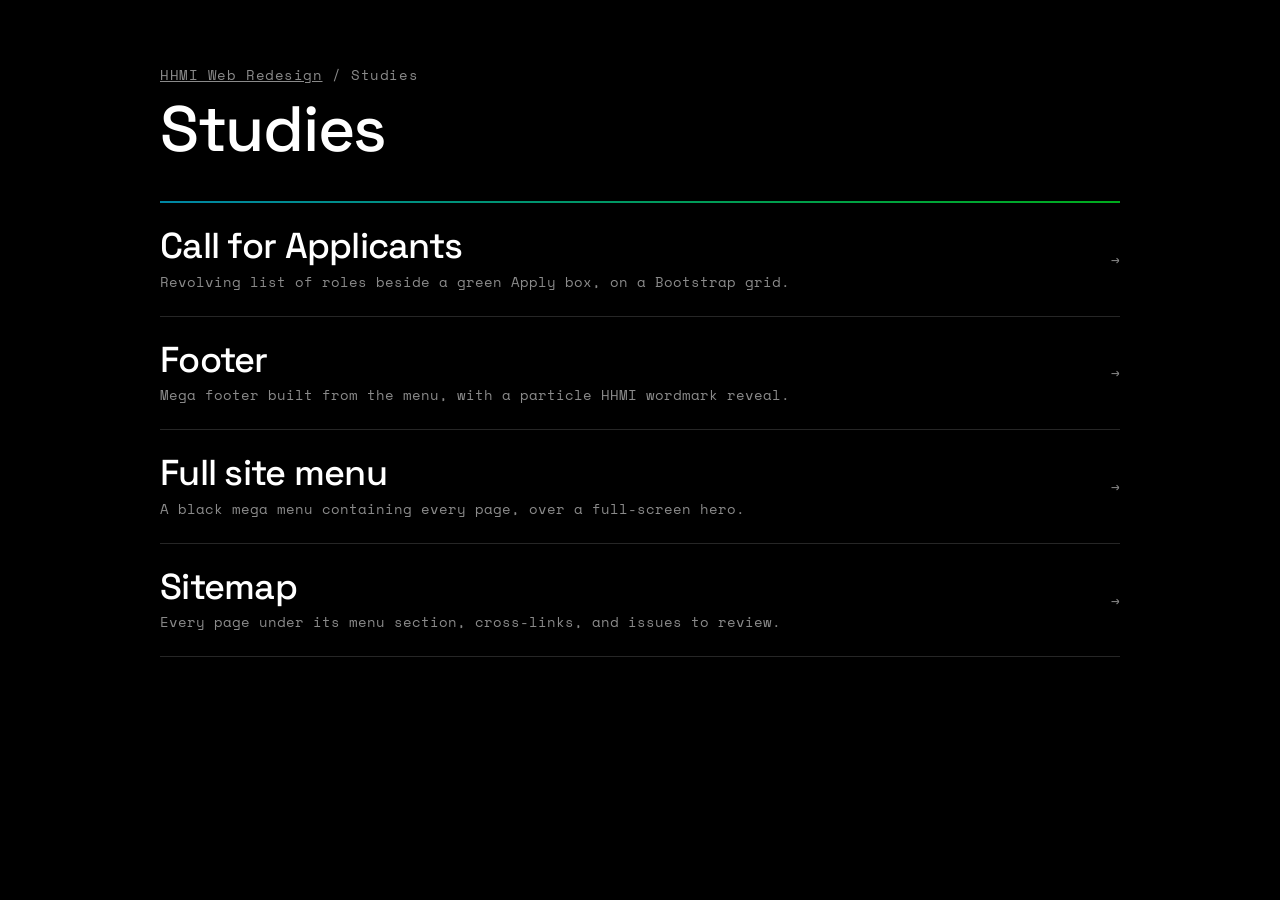
==== studies/index.html @ 7c8de054 "Add studies index page Lists the Call for Applicants, Footer, Full site menu and Sitemap studies so " ====
<!doctype html>
<html lang="en">
<head>
<meta charset="utf-8">
<meta name="viewport" content="width=device-width, initial-scale=1, viewport-fit=cover">
<title>HHMI Studies</title>
<link rel="preconnect" href="https://fonts.googleapis.com">
<link rel="preconnect" href="https://fonts.gstatic.com" crossorigin>
<link rel="stylesheet" href="https://fonts.googleapis.com/css2?family=Space+Grotesk:wght@500&family=Space+Mono&display=swap">
<style>
  :root {
    --bg: #000;
    --fg: #fff;
    --dim: #8a8a8a;
    --line: #262626;
    --green: #00AC1D;
    --blue: #0086A4;
    --font-label: "Space Mono", ui-monospace, Menlo, Consolas, monospace;
    --font-head: "Space Grotesk", "Helvetica Neue", Arial, sans-serif;
    color-scheme: dark;
  }
  body { margin: 0; background: var(--bg); color: var(--fg); font: 400 14px/1.5 var(--font-label); }
  main {
    max-width: 960px;
    margin: 0 auto;
    padding-block: 64px;
    padding-left: max(24px, env(safe-area-inset-left, 0px));
    padding-right: max(24px, env(safe-area-inset-right, 0px));
  }
  .eyebrow { margin: 0 0 12px; color: var(--dim); letter-spacing: 0.04em; }
  .eyebrow a { color: inherit; }
  h1 { margin: 0 0 40px; font: 500 clamp(40px, 6vw, 64px)/1 var(--font-head); letter-spacing: -0.02em; }
  .rule { height: 2px; background: linear-gradient(90deg, var(--blue), var(--green)); }
  ul { list-style: none; margin: 0; padding: 0; }
  li { border-bottom: 1px solid var(--line); }
  li a {
    display: grid;
    grid-template-columns: minmax(0, 1fr) auto;
    gap: 4px 24px;
    padding: 24px 0;
    color: var(--fg);
    text-decoration: none;
  }
  li b { font: 500 clamp(24px, 3.4vw, 36px)/1.1 var(--font-head); letter-spacing: -0.02em; transition: color .2s; }
  li span { grid-column: 1; color: var(--dim); }
  li i { grid-column: 2; grid-row: 1 / span 2; align-self: center; font-style: normal; color: var(--dim); transition: color .2s, transform .2s; }
  li a:hover b, li a:hover i { color: var(--green); }
  li a:hover i { transform: translateX(4px); }
  li a:focus-visible { outline: 2px solid var(--fg); outline-offset: 4px; }
  @media (prefers-reduced-motion: reduce) { li a:hover i { transform: none; } }
</style>
</head>
<body>
<main>
  <p class="eyebrow"><a href="../">HHMI Web Redesign</a> / Studies</p>
  <h1>Studies</h1>
  <div class="rule"></div>
  <ul>
    <li><a href="call-for-applicants.html"><b>Call for Applicants</b><span>Revolving list of roles beside a green Apply box, on a Bootstrap grid.</span><i>→</i></a></li>
    <li><a href="footer.html"><b>Footer</b><span>Mega footer built from the menu, with a particle HHMI wordmark reveal.</span><i>→</i></a></li>
    <li><a href="menu.html"><b>Full site menu</b><span>A black mega menu containing every page, over a full-screen hero.</span><i>→</i></a></li>
    <li><a href="sitemap.html"><b>Sitemap</b><span>Every page under its menu section, cross-links, and issues to review.</span><i>→</i></a></li>
  </ul>
</main>
</body>
</html>
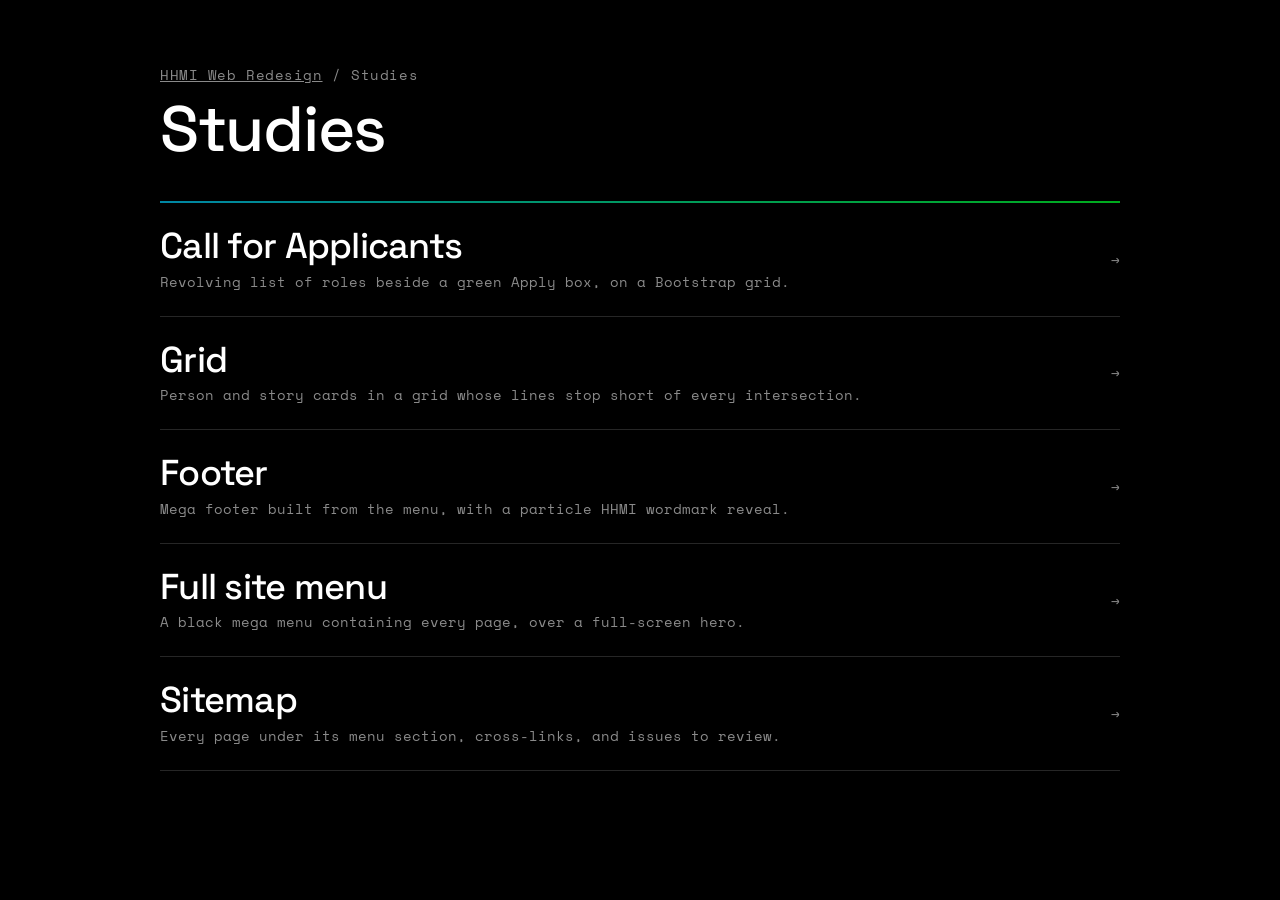
==== commit b48866ea: "Add Grid study Person and story cards on a gutterless Bootstrap grid. Each cell draws its own inset " ====
--- a/studies/index.html
+++ b/studies/index.html
@@ -57,6 +57,7 @@
   <div class="rule"></div>
   <ul>
     <li><a href="call-for-applicants.html"><b>Call for Applicants</b><span>Revolving list of roles beside a green Apply box, on a Bootstrap grid.</span><i>→</i></a></li>
+    <li><a href="grid.html"><b>Grid</b><span>Person and story cards in a grid whose lines stop short of every intersection.</span><i>→</i></a></li>
     <li><a href="footer.html"><b>Footer</b><span>Mega footer built from the menu, with a particle HHMI wordmark reveal.</span><i>→</i></a></li>
     <li><a href="menu.html"><b>Full site menu</b><span>A black mega menu containing every page, over a full-screen hero.</span><i>→</i></a></li>
     <li><a href="sitemap.html"><b>Sitemap</b><span>Every page under its menu section, cross-links, and issues to review.</span><i>→</i></a></li>
